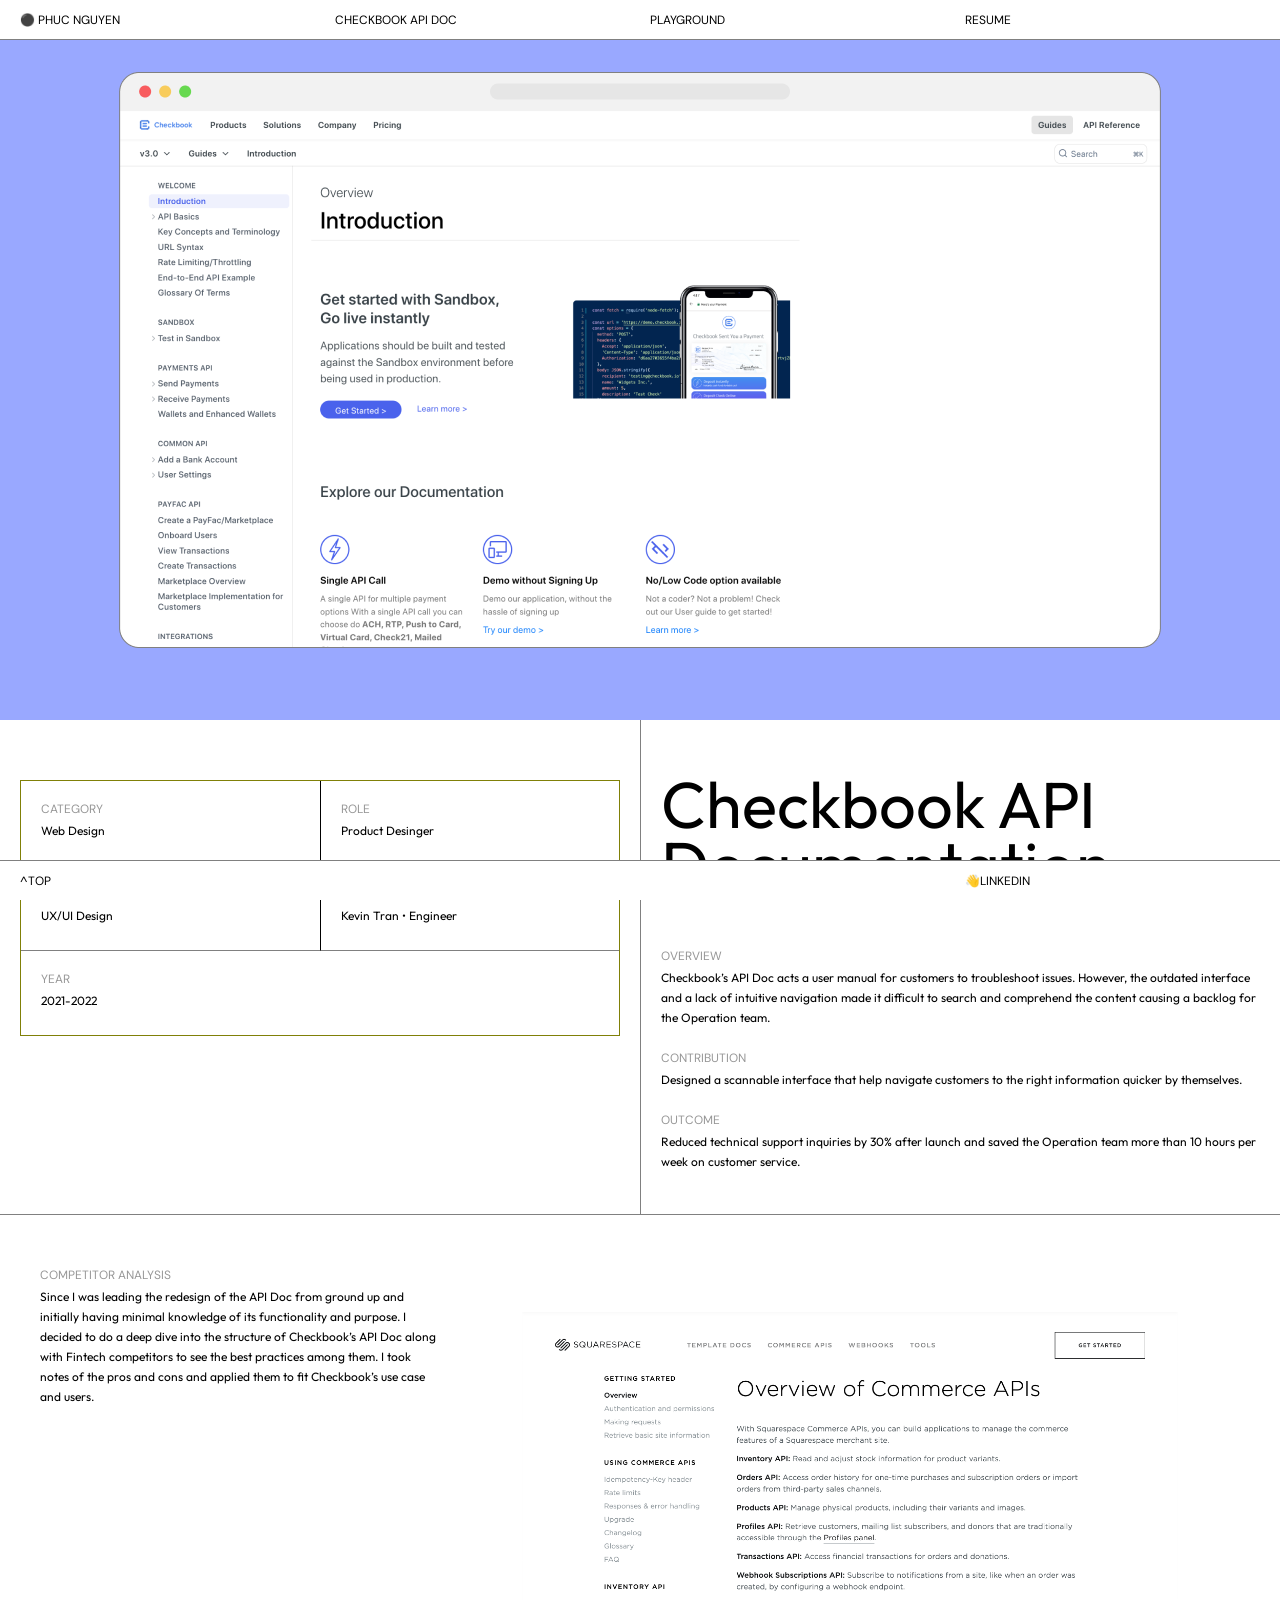
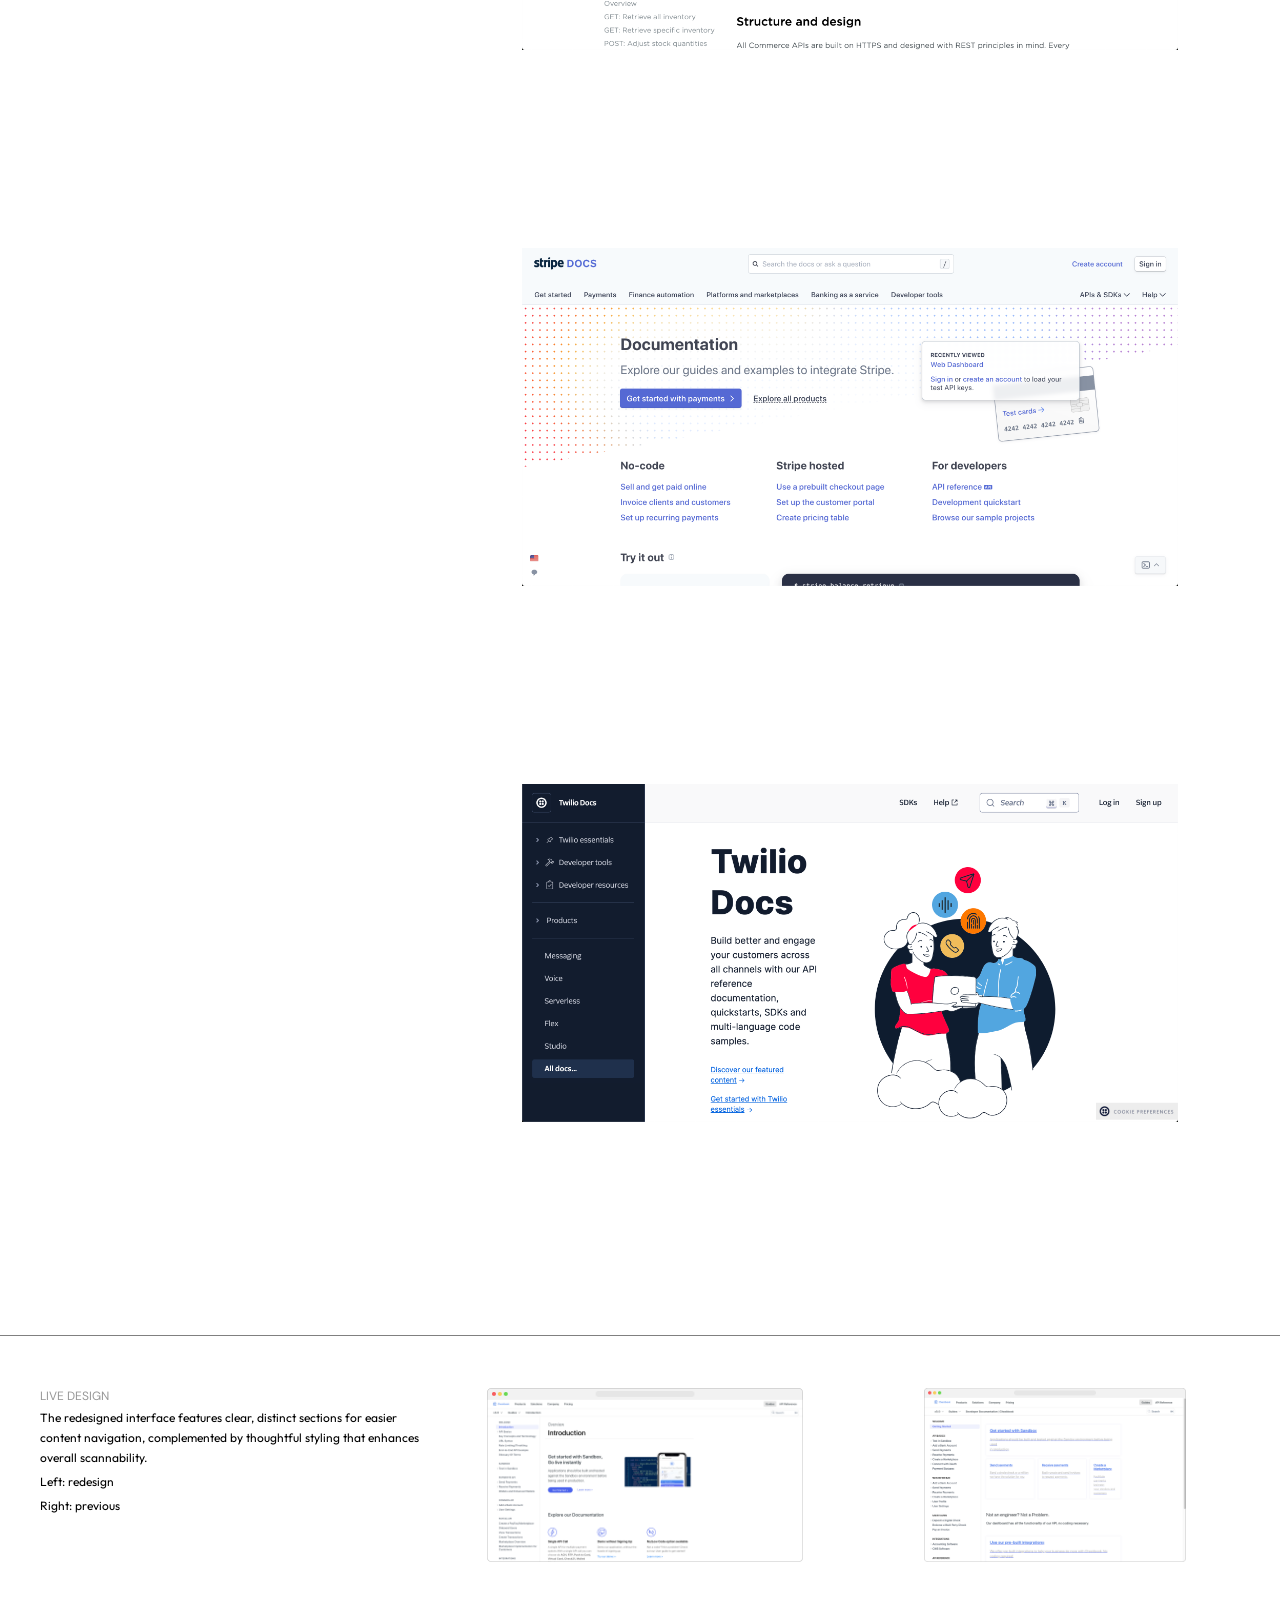
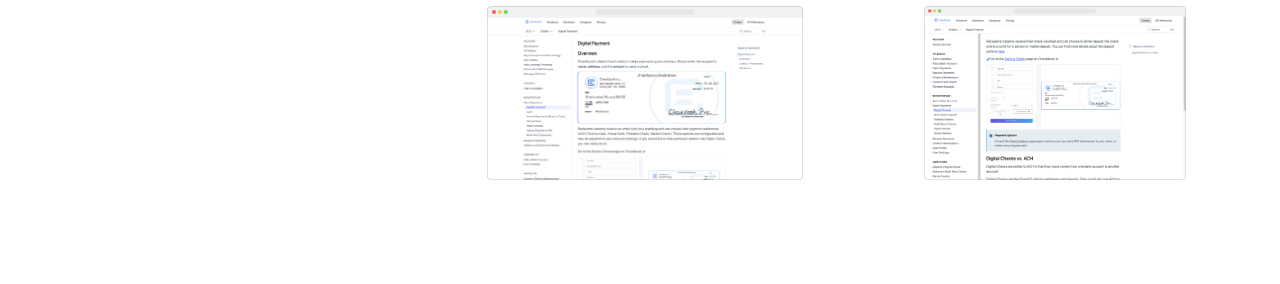
==== checkbook.html @ 6a3af638 "phuc_portfolio" ====
<!DOCTYPE html>
<html lang="en">

<head>
    <meta charset="UTF-8">
    <meta name="viewport" content="width=device-width, initial-scale=1.0">
    <title>Checkbook</title>
    <link rel="stylesheet" href="./css/stylesheet.css">
    <link rel="stylesheet" href="./css/project.css">
    <link rel="preconnect" href="https://fonts.googleapis.com">
    <link rel="preconnect" href="https://fonts.gstatic.com" crossorigin>
    <link
        href="https://fonts.googleapis.com/css2?family=DM+Sans:ital,opsz,wght@0,9..40,100..1000;1,9..40,100..1000&display=swap"
        rel="stylesheet">
    <link rel="preconnect" href="https://fonts.googleapis.com">
    <link rel="preconnect" href="https://fonts.gstatic.com" crossorigin>
    <link href="https://fonts.googleapis.com/css2?family=Outfit:wght@100..900&display=swap" rel="stylesheet">
</head>

<!--Can see on page-->

<body>
    <header>
        <nav class="top-nav">
            <div class="nav-item"><a href="index2.html">⚫️ PHUC NGUYEN</a></div>
            <p class="h4">checkbook api doc</p>
            <div class="nav-item"><a href="#playground">PLAYGROUND</a></div>
            <div class="nav-item"><a href="img/Phuc Nguyen Resume.pdf" target="_blank">RESUME</a></div>
        </nav>
    </header>

    <!--Hero-->
    <div class="hero-container">
        <img src="img/checkbook/hero.png" class="hero-container img" alt="">
    </div>
    <!-- overview -->
    <section class="overview">
        <div class="detail-container">
            <div class="cell">
                <ul class="inner-cell">
                    <li class="h3">category</li>
                    <li class="p">Web Design</li>
                </ul>
                <ul class="inner-cell" style="border-left: 1px solid black;">
                    <li class="h3">Role</li>
                    <li class="p">Product Desinger</li>
                </ul>
                <ul class="inner-cell">
                    <li class="h3">type</li>
                    <li class="p">UX/UI Design</li>
                </ul>
                <ul class="inner-cell" style="border-left: 1px solid black;">
                    <li class="h3">team</li>
                    <li class="p">Kevin Tran • Engineer</li>
                </ul>

                <ul class="year-cell">
                    <li class="h3">Year</li>
                    <li class="p">2021-2022</li>
                </ul>

            </div>
        </div>

        <div class="vertical-line"></div> <!-- Vertical line -->


        <div class="overview-write">
            <h1 class="h1">Checkbook API Documentation</h1>
            <ol class="ol">
                <ul class="ul">
                    <li class="h3">Overview</li>
                    <li class="p">Checkbook’s API Doc acts a user manual for customers to troubleshoot issues. 
                        However, the outdated interface and a lack of intuitive navigation made it difficult to 
                        search and comprehend the content causing a backlog for the Operation team.</li>
                </ul>
                <br>
                <ul class="ul">
                    <li class="h3">contribution</li>
                    <li class="p">Designed a scannable interface that help navigate customers to the right 
                        information quicker by themselves.</li>
                </ul>
                <br>
                <ul class="ul">
                    <li class="h3">outcome</li>
                    <li class="p">Reduced technical support inquiries by 30% after launch and saved the Operation 
                        team more than 10 hours per week on customer service.</li>
                </ul>
            </ol>
            <br>
        </div>
    </section>

    <div class="hairline-hero"></div> <!-- Hairline -->

    <div class="content-container">
        <div class="content">
            <ul class="ul">
                <li class="h3">competitor analysis</li>
                <li class="p">Since I was leading the redesign of the API Doc from ground up and initially having minimal 
                    knowledge of its functionality and purpose. I decided to do a deep dive into the structure of Checkbook’s 
                    API Doc along with Fintech competitors to see the best practices among them. I took notes of the pros and 
                    cons and applied them to fit Checkbook’s use case and users.
                </li>
            </ul>
        </div>

        <div class="img-col">
            <div class="project-img-vert">
                <img src="img/checkbook/squarespace.png" class="project-img" alt="Journal Image">
            </div>

            <div class="project-img-vert">
                <img src="img/checkbook/stripe.png" class="project-img" alt="Onboard Image">
            </div>

            <div class="project-img-vert">
                <img src="img/checkbook/twillo.png" class="project-img" alt="Onboard Image">
            </div>
        </div>
    </div>

    <div class="hairline-full"></div> <!-- Hairline -->

    <div class="content-container">
        <div class="content">
            <ul class="ul">
                <li class="h3">live design</li>
                <li class="p">The redesigned interface features clear, distinct sections for easier content navigation, complemented 
                    by thoughtful styling that enhances overall scannability.
                </li>
                <li class="p">Left: redesign
                </li>
                <li class="p">Right: previous
                </li>
            </ul>
        </div>

        <div class="img-col-comp">
            <div class="project-img-container">
                <img src="img/checkbook/new-landing.png" class="project-img" alt="Journal Image">
            </div>
            <div class="project-img-container">
                <img src="img/checkbook/old-landing.png" class="project-img" alt="Journal Image">
            </div>
            <div class="project-img-container">
                <img src="img/checkbook/new-page.png" class="project-img" alt="Journal Image">
            </div>
            <div class="project-img-container">
                <img src="img/checkbook/old-page.png" class="project-img" alt="Journal Image">
            </div>
        </div>
    </div>





    <!--footer-->
    <footer class="footer-nav">
        <div class="nav-button">
            <p class="h4">^TOP</p>
        </div>
        <div class="nav-item"><a href="_blank"></a></div>
        <div class="nav-item"><a href="_blank"></a></div>
        <div class="nav-item"><a href="https://www.linkedin.com/in/phucngyn/" target="_blank">👋LINKEDIN</a></div>
    </footer>

    <script src="js/index.js">
        document.querySelector('.nav-button').addEventListener('click', function () {
            window.scrollTo({
                top: 0,
                behavior: 'smooth'
            });
        });
    </script>



</html>
---- css/stylesheet.css ----
body {
    background-color: #ffffff;
    margin: 0;
    padding: 0;
}

.h1 {
    font-size: 65px;
    font-weight: 400;
    font-family: 'outfit';
    line-height: 60px;
    color: #000000 margin: 0;
}

.h2 {
    font-size: 20px;
    font-weight: 400;
    font-family: 'outfit';
    color: #000
}

.h3 {
    text-transform: uppercase;
    font-size: 12px;
    font-weight: 400;
    font-family: 'dm sans';
    line-height: auto;
    color: #979797;
    margin-bottom: 4px;
}

.h4 {
    text-transform: uppercase;
    font-size: 12px;
    font-weight: 400;
    font-family: 'dm sans';
    line-height: auto;
    color: #000
}

.p {
    font-size: 12px;
    font-weight: 400;
    font-family: 'outfit';
    line-height: 20px;
    margin-bottom: 4px;
    margin-top: 0px;
    color: #000
}

ul {
    list-style-type: none;
    /* Removes bullet points */
    padding-left: 0;
    /* Optionally remove default padding */
    margin: 0;
    /* Optionally remove default margin */
    gap: 8px;
}

ol {
    list-style-type: none;
    padding: 0;
    margin: 0;
}

.hairline {
    padding: 0px;
    height: 1px;
    background-color: #808080;
    margin: 12px 20px;

}

.footer-nav {
    display: grid;
    /* Change to flex for easier padding control */
    grid-template-columns: repeat(4, 1fr);
    gap: 20px;

    align-items: center;

    position: fixed;
    bottom: 0;

    padding: 0 20px;
    width: 100%;
    height: 40px;
    box-sizing: border-box;
    /* Apply this globally */

    background-color: #ffffff;
    border-top: 1px solid #808080;
}


.top-nav {
    display: grid;
    grid-template-columns: repeat(4, 1fr);
    gap: 20px;

    position: fixed;
    top: 0;

    width: 100%;
    height: 40px;
    padding: 0px 20px;
    box-sizing: border-box;

    background-color: #ffffff;
    align-items: center;
    border-bottom: 1px solid #808080;
    z-index: 1000;
}

.nav-item {
    font-size: 12px;
    font-family: 'dm sans';
    font-weight: 400;
    text-decoration: none;
    color: #000;
}

.nav-item a {
    text-decoration: none;
    color: #000000;
}

.nav-item:hover {
    text-decoration: underline;
    /* Underline on hover */
}

.nav-button {
    background: none;
    /* Remove default button styles */
    border: none;
    /* Remove border */
    cursor: pointer;
    /* Change cursor to pointer */
    font-size: inherit;
    /* Inherit font size from parent */
    text-decoration: none;
    /* Remove underline from text */
    color: #000;
    /* Set the text color */
}

.nav-button:hover {
    text-decoration: underline;
    /* Underline on hover */
}

.hero {
    display: grid;
    /* Use grid layout */
    grid-template-columns: repeat(4, 1fr);
    /* Four equal columns */
    gap: 20px;
    /* Space between the columns */

    margin-top: 40px;
    padding: 80px 20px;
    box-sizing: border-box;

    width: 100%;
    /* Full width of the container */
    background-color: #fff;
}

/* .container {
    width: 100%;
    padding-left: 20px;
    background-color: #ff0000;
} */

.intro {
    display: flex;
    /* Align the image and text horizontally */
    align-items: center;
    /* Vertically center the items */
}

work.hero {
    width: 100%;
    height: 720px;
    object-fit: contain;

}


.hero-image {
    width: 140px;
    height: 140px;
    background-color: #000000;
    border-radius: 50%;
    overflow: hidden;
}

.hero-image img {
    width: 100%;
    height: 100%;
    object-fit: cover;
}


.work {
    display: grid;
    /* grid-template-columns: 50% 25% 25%; */
    /* grid-template-columns: 1fr 1fr 1fr; */
    grid-template-columns: calc(50% - 20px) calc(25% - 10px) calc(25% - 10px);


    column-gap: 20px;
    row-gap: 40px;
    padding-left: 20px;
    padding-right: 20px;
    /* margin-bottom: 80px; */
    padding-bottom: 60px;

    background-color: #fff;

    align-items: center;
    overflow: hidden;

    box-sizing: border-box;
    width: 100%;

}

.work-container {
    text-decoration: none;
    /* Remove default underline */
    color: inherit;
    /* Inherit color from parent */
    display: block;
    /* Make the entire area clickable */
    transition: background-color 0.6s;
    /* Smooth transition for background color */
}

.work-container:hover .img,
.work-container:hover .img-phone {
    transform: scale(1.1);
    /* Scale image on hover */
    transition: transform 0.6s cubic-bezier(0.25, 1, 0.5, 1);

}

.img-container {
    background-color: #f2f2f2;
    width: 100%;
    height: 536px;
    display: flex;
    /* Enable Flexbox */
    justify-content: center;
    /* Center horizontally */
    align-items: center;
    /* Center vertically */
    transition: background-color 0.3s;
    /* Smooth transition for background color */

}

.img {
    width: 80%;
    height: 80% object-fit: contain;
    Maintain aspect ratio
    /* transition: transition: all 1s ease-in-out; */

}

.img-phone {
    width: 60%;
    height: 60% object-fit: contain;
    Maintain aspect ratio
    /* transition: transition: all 1s ease-in-out; */

}

.subtext-container {
    display: flex;
    gap: 1rem;
}

/* Individual background colors on hover using nth-of-type */
.work-container:nth-of-type(1):hover .img-container {
    background-color: #000510;
    /* Color for work 1 */
}

.work-container:nth-of-type(2):hover .img-container {
    background-color: #99A8FF;
    /* Color for work 2 */
}

.work-container:nth-of-type(3):hover .img-container {
    background-color: #E6FF00;
    /* Color for work 3 */
}

.work-container:nth-of-type(4):hover .img-container {
    background-color: #001489;
    /* Color for work 4 */
}

.work-container:nth-of-type(5):hover .img-container {
    background-color: #FA3B89;
    /* Color for work 5 */
}

.work-container:nth-of-type(6):hover .img-container {
    background-color: #99A8A8;
    /* Color for work 6 */
}
---- css/project.css ----
/* project */

ul {
    list-style-type: none;
    /* Removes bullet points */
    padding-left: 0;
    /* Optionally remove default padding */
    margin: 0;
    /* Optionally remove default margin */
    gap: 8px;
}

.hero-container {
    width: 100%;
    /* or any specific width */
    height: 720px;
    /* or any specific height */
    overflow: hidden;
    /* Ensures any overflow is hidden */
    padding-top: 0;
}

.hero-container img {
    width: 100%;
    /* Image will stretch to fit the container's width */
    height: 100%;
    /* Image will stretch to fit the container's height */
    object-fit: cover;
    /* Scales the image to cover the entire container */
}

.overview {
    display: grid;
    /* Use grid layout */
    /* grid-template-columns: repeat(4, 1fr); */
    grid-template-columns: 1fr 1px 1fr;
    /* Four equal columns */
    /* gap: 20px; */
    /* Space between the columns */

    padding: 0px 20px;
    box-sizing: border-box;
    /* margin-bottom: 60px; */

    width: 100%;
    /* Full width of the container */
    background-color: #fff;

}

.detail-container {
    grid-column: 1;
    /* Left side */

    /* grid-row: 1 / span 2;
    overflow: hidden;
    grid-column: 1 / span 2; */
    margin-right: 20px;
    border: 1px solid #808008;
    height: fit-content;
    margin-top: 60px;
}

.cell {
    display: grid;
    grid-template-columns: 1fr 1fr;
}

.inner-cell {
    padding: 20px;
    border-bottom: 1px solid #808080;
}

.year-cell {
    padding: 20px;
}

.overview-write {
    margin-top: 0px;
    grid-column: 3 ;
    /* Left side */

    /* grid-column: 3 / span 4; */
    padding-left: 20px;
    padding-bottom: 20px;
    /* border-left: 1px solid #808080; Thicker blue left border */
}

.vertical-line {
    grid-column: 2;
    /* Middle column for the line */
    background-color: #808080;
    /* Line color */
    width: 1px;
    /* Line thickness */
    height: 100%;
    /* Ensure it spans the height of the section */
}

hero-hr {
    padding: 0px;
    height: 1px;
    background-color: #808080;
    margin: 12px 20px;


}

.content-container {
    display: grid;
    grid-template-columns: repeat(3, 1fr);
    gap: 20px;


    padding: 40px 20px 0 20px;
    box-sizing: border-box;
    margin-bottom: 60px;

    width: 100%;
    background-color: #fff;

}

.content {
    width: 100%;
    padding: 0 0 0 20px;
    grid-column: 1 / 2;
    /* Ensure the content takes the first column */

}

.img-col {
    grid-column: 2 / 4;
}

.img-col-comp {
    display: grid;
    grid-template-columns: 1fr 1fr;
    grid-column: 2 / 4;
}

.project-img-container {
    width: 100%;
    height: auto;
    display: flex;
    justify-content: center;
    align-items: top;
    transition: background-color 0.3s;
    /* Smooth transition for background color */

}

.project-img-vert {
    width: 100%;
    height: 536px;
    display: flex;
    justify-content: center;
    align-items: top;
    transition: background-color 0.3s;
    /* Smooth transition for background color */
}

.project-img {
    width: 80%;
    height: 80%;
    object-fit: contain;
    Maintain aspect ratio
    /* transition: transition: all 1s ease-in-out; */

}

.hairline-hero {
    padding: 0px;
    height: 1px;
    background-color: #808080;
    margin: 0px 0px 12px 0px;

}

.hairline-full{
    padding: 0px;
    height: 1px;
    background-color: #808080;
    margin: 12px 0;
}
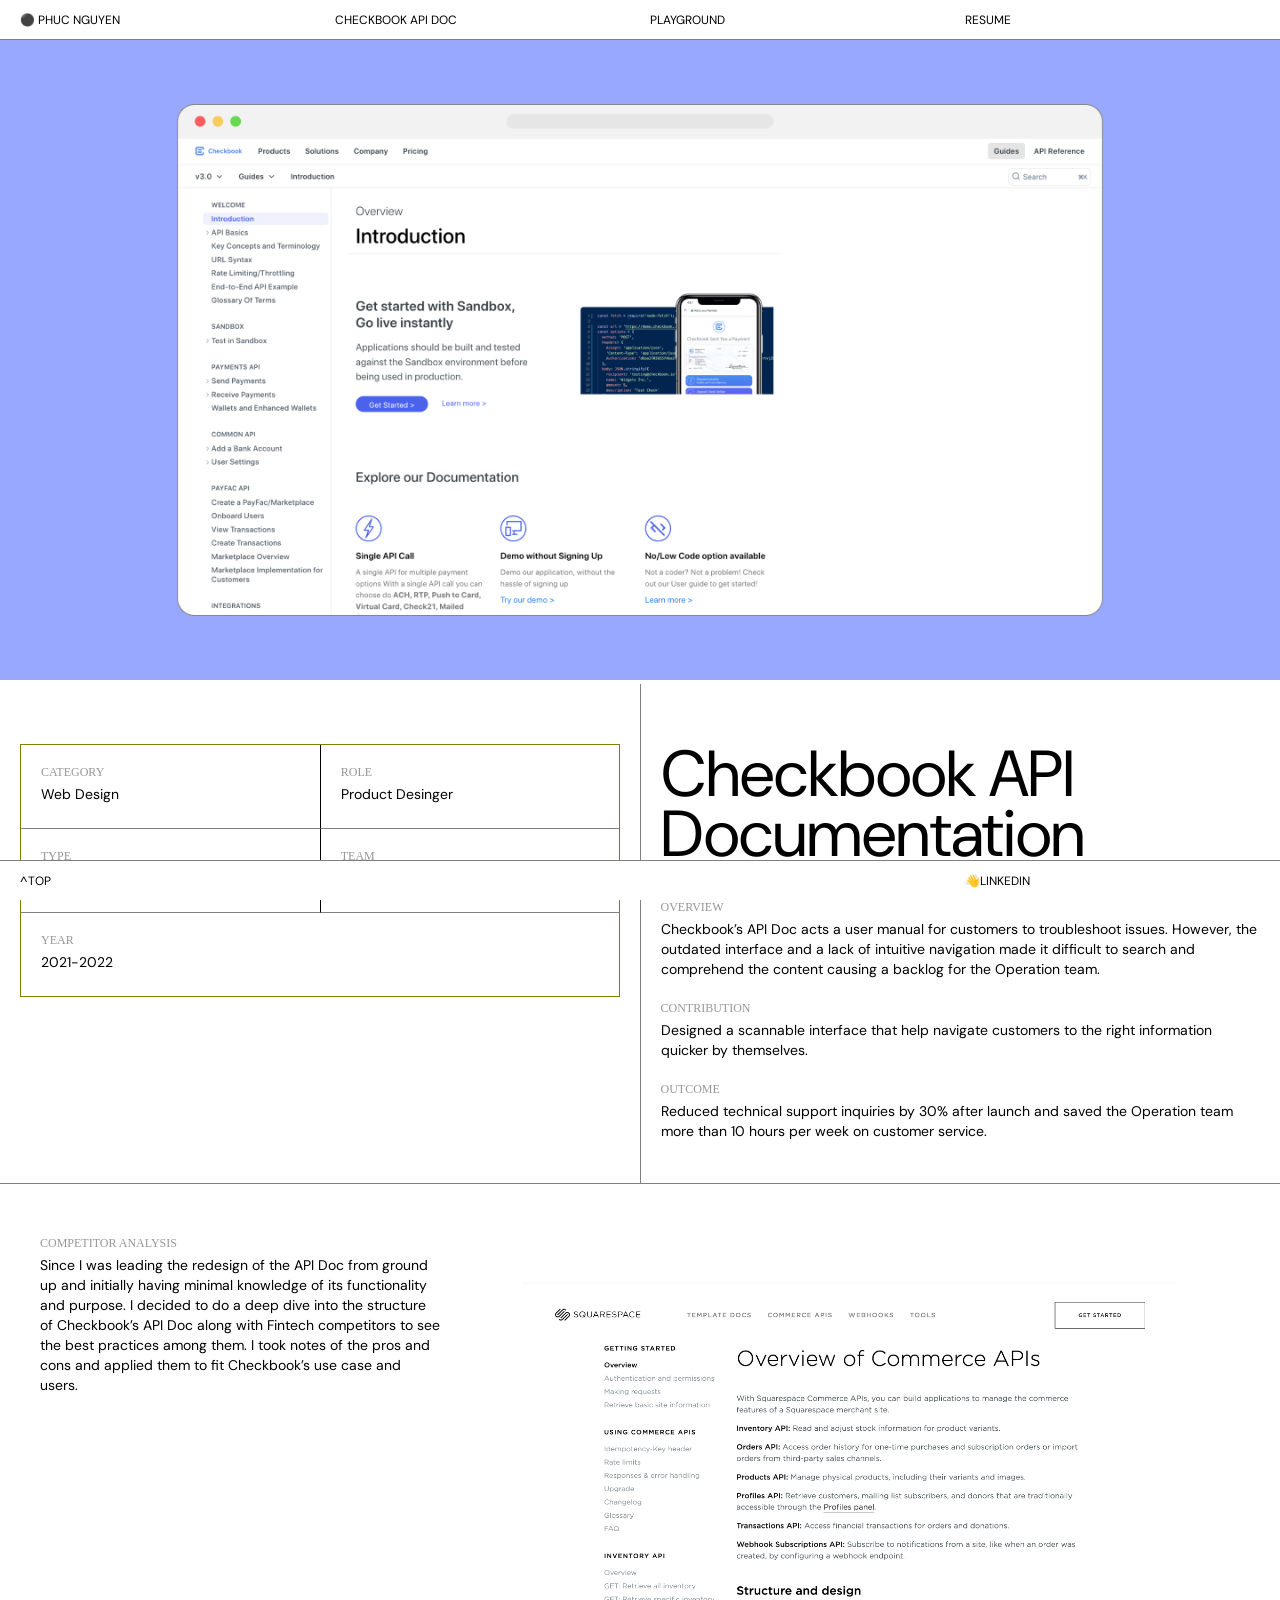
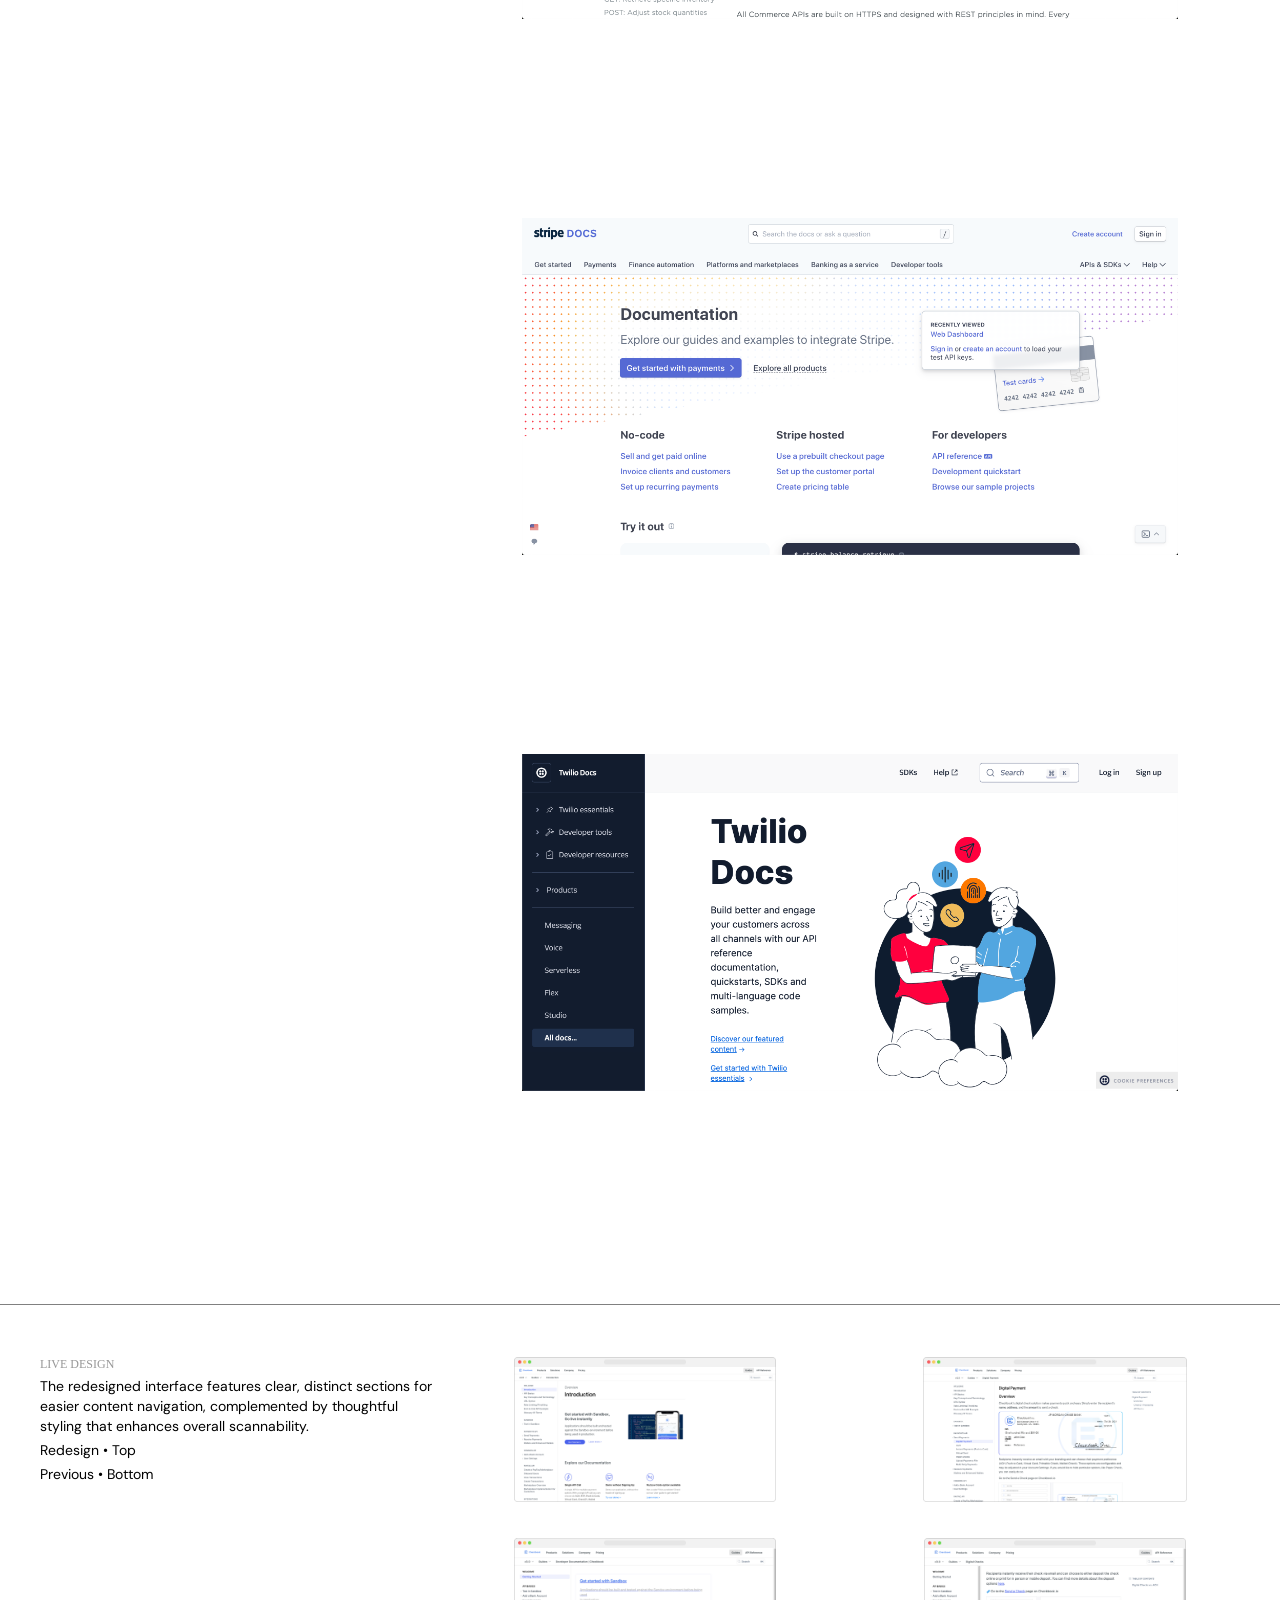
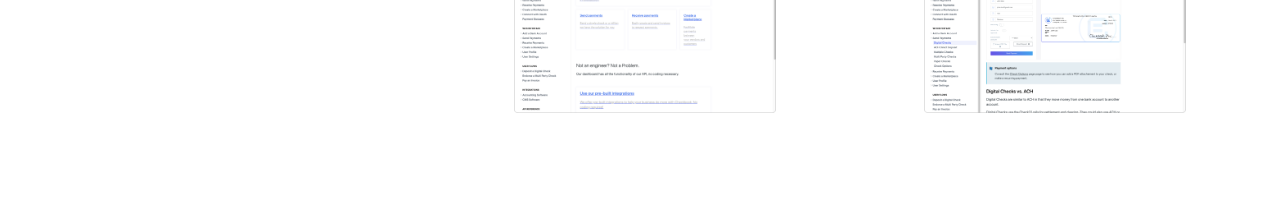
==== commit 067223a9: "me v1" ====
--- a/checkbook.html
+++ b/checkbook.html
@@ -24,7 +24,7 @@
         <nav class="top-nav">
             <div class="nav-item"><a href="index2.html">⚫️ PHUC NGUYEN</a></div>
             <p class="h4">checkbook api doc</p>
-            <div class="nav-item"><a href="#playground">PLAYGROUND</a></div>
+            <div class="nav-item"><a href="https://www.figma.com/design/P93TA4HrNwf5TH4MnhS6Tv/Phuc-Nguyen%2FPortfolio?node-id=2656-624&t=YfxpwWRoj7cGax7I-1" target="_blank">PLAYGROUND</a></div>
             <div class="nav-item"><a href="img/Phuc Nguyen Resume.pdf" target="_blank">RESUME</a></div>
         </nav>
     </header>
@@ -67,6 +67,8 @@
 
         <div class="overview-write">
             <h1 class="h1">Checkbook API Documentation</h1>
+            <br>
+            <br>
             <ol class="ol">
                 <ul class="ul">
                     <li class="h3">Overview</li>
@@ -129,9 +131,9 @@
                 <li class="p">The redesigned interface features clear, distinct sections for easier content navigation, complemented 
                     by thoughtful styling that enhances overall scannability.
                 </li>
-                <li class="p">Left: redesign
+                <li class="p">Redesign • Top
                 </li>
-                <li class="p">Right: previous
+                <li class="p">Previous • Bottom
                 </li>
             </ul>
         </div>
@@ -141,10 +143,10 @@
                 <img src="img/checkbook/new-landing.png" class="project-img" alt="Journal Image">
             </div>
             <div class="project-img-container">
-                <img src="img/checkbook/old-landing.png" class="project-img" alt="Journal Image">
+                <img src="img/checkbook/new-page.png" class="project-img" alt="Journal Image">
             </div>
             <div class="project-img-container">
-                <img src="img/checkbook/new-page.png" class="project-img" alt="Journal Image">
+                <img src="img/checkbook/old-landing.png" class="project-img" alt="Journal Image">
             </div>
             <div class="project-img-container">
                 <img src="img/checkbook/old-page.png" class="project-img" alt="Journal Image">
--- a/css/stylesheet.css
+++ b/css/stylesheet.css
@@ -7,23 +7,26 @@
 .h1 {
     font-size: 65px;
     font-weight: 400;
-    font-family: 'outfit';
+    font-family: 'dm sans';
     line-height: 60px;
-    color: #000000 margin: 0;
+    color: #000000;
+    margin: 0;
 }
 
 .h2 {
-    font-size: 20px;
-    font-weight: 400;
-    font-family: 'outfit';
-    color: #000
+    font-size: 22px;
+    font-weight: 400;
+    font-family: 'dm sans';
+    color: #000;
+    margin-top: 12px;
+    margin-bottom: 8px;
 }
 
 .h3 {
     text-transform: uppercase;
     font-size: 12px;
     font-weight: 400;
-    font-family: 'dm sans';
+    font-family: 'space mono';
     line-height: auto;
     color: #979797;
     margin-bottom: 4px;
@@ -39,9 +42,9 @@
 }
 
 .p {
-    font-size: 12px;
-    font-weight: 400;
-    font-family: 'outfit';
+    font-size: 14px;
+    font-weight: 400;
+    font-family: 'dm sans';
     line-height: 20px;
     margin-bottom: 4px;
     margin-top: 0px;
@@ -154,7 +157,9 @@
 .hero {
     display: grid;
     /* Use grid layout */
-    grid-template-columns: repeat(4, 1fr);
+    /* grid-template-columns: repeat(4, 1fr); */
+    grid-template-columns:calc(50% - 10px) calc(25% - 15px) calc(25% - 15px);
+
     /* Four equal columns */
     gap: 20px;
     /* Space between the columns */
@@ -176,9 +181,26 @@
 
 .intro {
     display: flex;
-    /* Align the image and text horizontally */
-    align-items: center;
-    /* Vertically center the items */
+    align-items: top;
+    padding-right: 20px;
+    gap: 20px;
+}
+
+
+.intro-text {
+    display: flex;
+    flex-direction: column; /* Stack "Product" and "Designer" vertically */
+    justify-content: flex-start;
+    flex-grow: 1; /* Ensures this div grows to fill available space */
+    /* z-index: 1; */
+}
+
+.product {
+    text-align: right;
+}
+
+.designer {
+    text-align: left;
 }
 
 work.hero {
@@ -188,13 +210,14 @@
 
 }
 
-
 .hero-image {
-    width: 140px;
-    height: 140px;
+    width: 120px;
+    height: 120px;
     background-color: #000000;
     border-radius: 50%;
-    overflow: hidden;
+    /* position: absolute; */
+    z-index: 2;
+    /* overflow: hidden; */
 }
 
 .hero-image img {
@@ -208,7 +231,7 @@
     display: grid;
     /* grid-template-columns: 50% 25% 25%; */
     /* grid-template-columns: 1fr 1fr 1fr; */
-    grid-template-columns: calc(50% - 20px) calc(25% - 10px) calc(25% - 10px);
+    grid-template-columns:calc(50% - 10px) calc(25% - 15px) calc(25% - 15px);
 
 
     column-gap: 20px;
@@ -220,7 +243,7 @@
 
     background-color: #fff;
 
-    align-items: center;
+    align-items: top;
     overflow: hidden;
 
     box-sizing: border-box;
@@ -230,13 +253,9 @@
 
 .work-container {
     text-decoration: none;
-    /* Remove default underline */
     color: inherit;
-    /* Inherit color from parent */
-    display: block;
-    /* Make the entire area clickable */
     transition: background-color 0.6s;
-    /* Smooth transition for background color */
+
 }
 
 .work-container:hover .img,
@@ -264,24 +283,31 @@
 
 .img {
     width: 80%;
-    height: 80% object-fit: contain;
-    Maintain aspect ratio
-    /* transition: transition: all 1s ease-in-out; */
+    height: 80%;
+    object-fit: contain; 
 
 }
 
 .img-phone {
     width: 60%;
-    height: 60% object-fit: contain;
-    Maintain aspect ratio
-    /* transition: transition: all 1s ease-in-out; */
-
-}
-
-.subtext-container {
+    height: 60%;
+    object-fit: contain;
+
+
+}
+
+.text-container {
     display: flex;
-    gap: 1rem;
-}
+    width: 100%;
+    flex-direction: column; Stack elements vertically
+
+}
+
+.text-container ul {
+    display: flex;
+    gap: 20px;
+}
+
 
 /* Individual background colors on hover using nth-of-type */
 .work-container:nth-of-type(1):hover .img-container {
@@ -312,4 +338,107 @@
 .work-container:nth-of-type(6):hover .img-container {
     background-color: #99A8A8;
     /* Color for work 6 */
-}+}
+
+/* Mobile Styles */
+@media (max-width: 768px) {
+    .hero {
+        display: flex !important;
+        flex-direction: column !important;
+        padding: 40px 20px !important;
+        position: relative; /* Required for layering */
+
+        
+    }
+
+    .intro {
+        flex-direction: column !important;
+        align-items: left !important;
+        gap: 20px !important;
+        padding-right: 0;
+        position: relative; /* Keeps the text and image in the same flow */
+
+    }
+
+    .intro-text {
+        display: flex;
+        align-items: left !important;
+        text-align: left !important;
+        padding-right: 0 !important;
+        z-index: 2;
+        position: relative; /* Allows it to overlap the image */
+        mix-blend-mode: difference; /* Inverts text color based on background */
+        
+    }
+
+    .product{
+        text-align: right !important;
+        color: #fff; /* Ensure text is visible and inverted over image */
+
+    }
+
+    .designer {
+        text-align: left;
+        color: #fff; /* Ensure text is visible and inverted over image */
+
+
+    }
+
+    .hero-image {
+        position: absolute;
+        z-index: 1;
+
+        /* margin-bottom: 20px !important; */
+    }
+
+    .work {
+        display: flex !important;
+        flex-direction: column !important;
+        padding: 40px 20px !important;
+    }
+
+    .img-container {
+        background-color: #f2f2f2;
+        width: 100%;
+        height: calc(536px * 0.7);
+        display: flex;
+        /* Enable Flexbox */
+        justify-content: center;
+        /* Center horizontally */
+        align-items: center;
+        /* Center vertically */
+        transition: background-color 0.3s;
+        /* Smooth transition for background color */
+    
+    }
+    
+    .img-phone {
+        width: 80%;
+        height: 80%;
+        object-fit: contain;
+    }
+
+    .text-container ul {
+        display: flex;
+        justify-content: space-between;
+    }
+
+    .top-nav {
+        display: flex;
+        justify-content: space-between;
+        /* gap: 20px; */
+    
+        position: fixed;
+        top: 0;
+    
+        width: 100%;
+        padding: 0px 20px;
+        box-sizing: border-box;
+    
+        background-color: #ffffff;
+        align-items: top;
+        border-bottom: 1px solid #808080;
+        z-index: 1000;
+    }
+}
+
--- a/css/project.css
+++ b/css/project.css
@@ -12,12 +12,8 @@
 
 .hero-container {
     width: 100%;
-    /* or any specific width */
-    height: 720px;
-    /* or any specific height */
     overflow: hidden;
-    /* Ensures any overflow is hidden */
-    padding-top: 0;
+    margin-top: 20px;
 }
 
 .hero-container img {
@@ -25,7 +21,7 @@
     /* Image will stretch to fit the container's width */
     height: 100%;
     /* Image will stretch to fit the container's height */
-    object-fit: cover;
+    object-fit: contain;
     /* Scales the image to cover the entire container */
 }
 
@@ -79,7 +75,7 @@
     margin-top: 0px;
     grid-column: 3 ;
     /* Left side */
-
+    padding-top: 60px;
     /* grid-column: 3 / span 4; */
     padding-left: 20px;
     padding-bottom: 20px;
@@ -97,14 +93,14 @@
     /* Ensure it spans the height of the section */
 }
 
-hero-hr {
+/* .hero-hr {
     padding: 0px;
     height: 1px;
     background-color: #808080;
     margin: 12px 20px;
 
 
-}
+} */
 
 .content-container {
     display: grid;
@@ -164,7 +160,6 @@
     width: 80%;
     height: 80%;
     object-fit: contain;
-    Maintain aspect ratio
     /* transition: transition: all 1s ease-in-out; */
 
 }
@@ -182,4 +177,129 @@
     height: 1px;
     background-color: #808080;
     margin: 12px 0;
+}
+
+/* Mobile Styles */
+@media (max-width: 768px) {
+    /* * {
+        outline: 1px solid red;
+    } */
+
+    .hero-container {
+        width: 100%;
+        min-height: 60vh;
+        overflow: hidden;
+        margin-top: 20px;
+    }
+
+    .hero-container img {
+        width: 100%;
+        /* Image will stretch to fit the container's width */
+        height: 100%;
+        /* Image will stretch to fit the container's height */
+        object-fit: cover;
+        /* Scales the image to cover the entire container */
+    }
+
+    .overview {
+        display: flex;
+        flex-direction: row;
+        flex-wrap: wrap;
+        width: 100%; /* Full width of the container */
+        padding: 20px;
+        box-sizing: border-box; /* Include padding within the container */
+    }
+
+    .detail-container {
+        margin: 0 auto;
+        width: 100%; /* Ensure the container takes the full width */
+        border: none;
+    }
+
+    .cell {
+        width: 100%; /* Full width of the container */
+        grid-template-columns: 1fr 1fr;
+        gap: 0;
+        border: 1px solid #808080;
+    }
+
+    .inner-cell {
+        padding: 10px;
+        border: none;
+        border-bottom: 1px solid #808080;
+    }
+
+    .year-cell {
+        padding: 10px;
+    }
+
+
+    .overview-write {
+        margin: 0 auto;
+        padding-top: 20px;
+        padding-left: 0;
+        padding-right: 0;
+        display: flex;
+        flex-direction: row;
+        flex-wrap: wrap;
+        width: 100%; /* Full width */
+        box-sizing: border-box; /* Include padding within width */
+    }
+
+    .vertical-line {
+        display: none; /* Hide the vertical line */
+    }
+
+    .content {
+        width: 100%;
+        /* display: flex; */
+        grid-column: 1 / 2;
+        padding: 0;
+        /* Ensure the content takes the first column */
+    
+    }
+    .content-container {
+        display: flex;
+        flex-wrap: wrap;
+        gap: 20px;
+    
+    
+        padding: 40px 20px 0 20px;
+        box-sizing: border-box;
+        margin-bottom: 60px;
+    
+        width: 100%;
+        background-color: #fff;
+    
+    }
+
+    .project-img-vert {
+        width: 100%;
+        height: calc(536px * 0.5);
+        display: flex;
+        justify-content: center;
+        align-items: center;
+        transition: background-color 0.3s;
+        /* Smooth transition for background color */
+    }
+    .project-img-container {
+        width: 100%;
+        height: calc(536px * 0.5);
+        display: flex;
+        justify-content: center;
+        align-items: center;
+        transition: background-color 0.3s;
+        /* Smooth transition for background color */
+    }
+
+    .img-col-comp {
+        display: grid;
+        grid-template-columns: 1fr 1fr;
+
+    }
+
+    .img-col {
+        display: flex;
+        flex-wrap: wrap;
+    }
 }
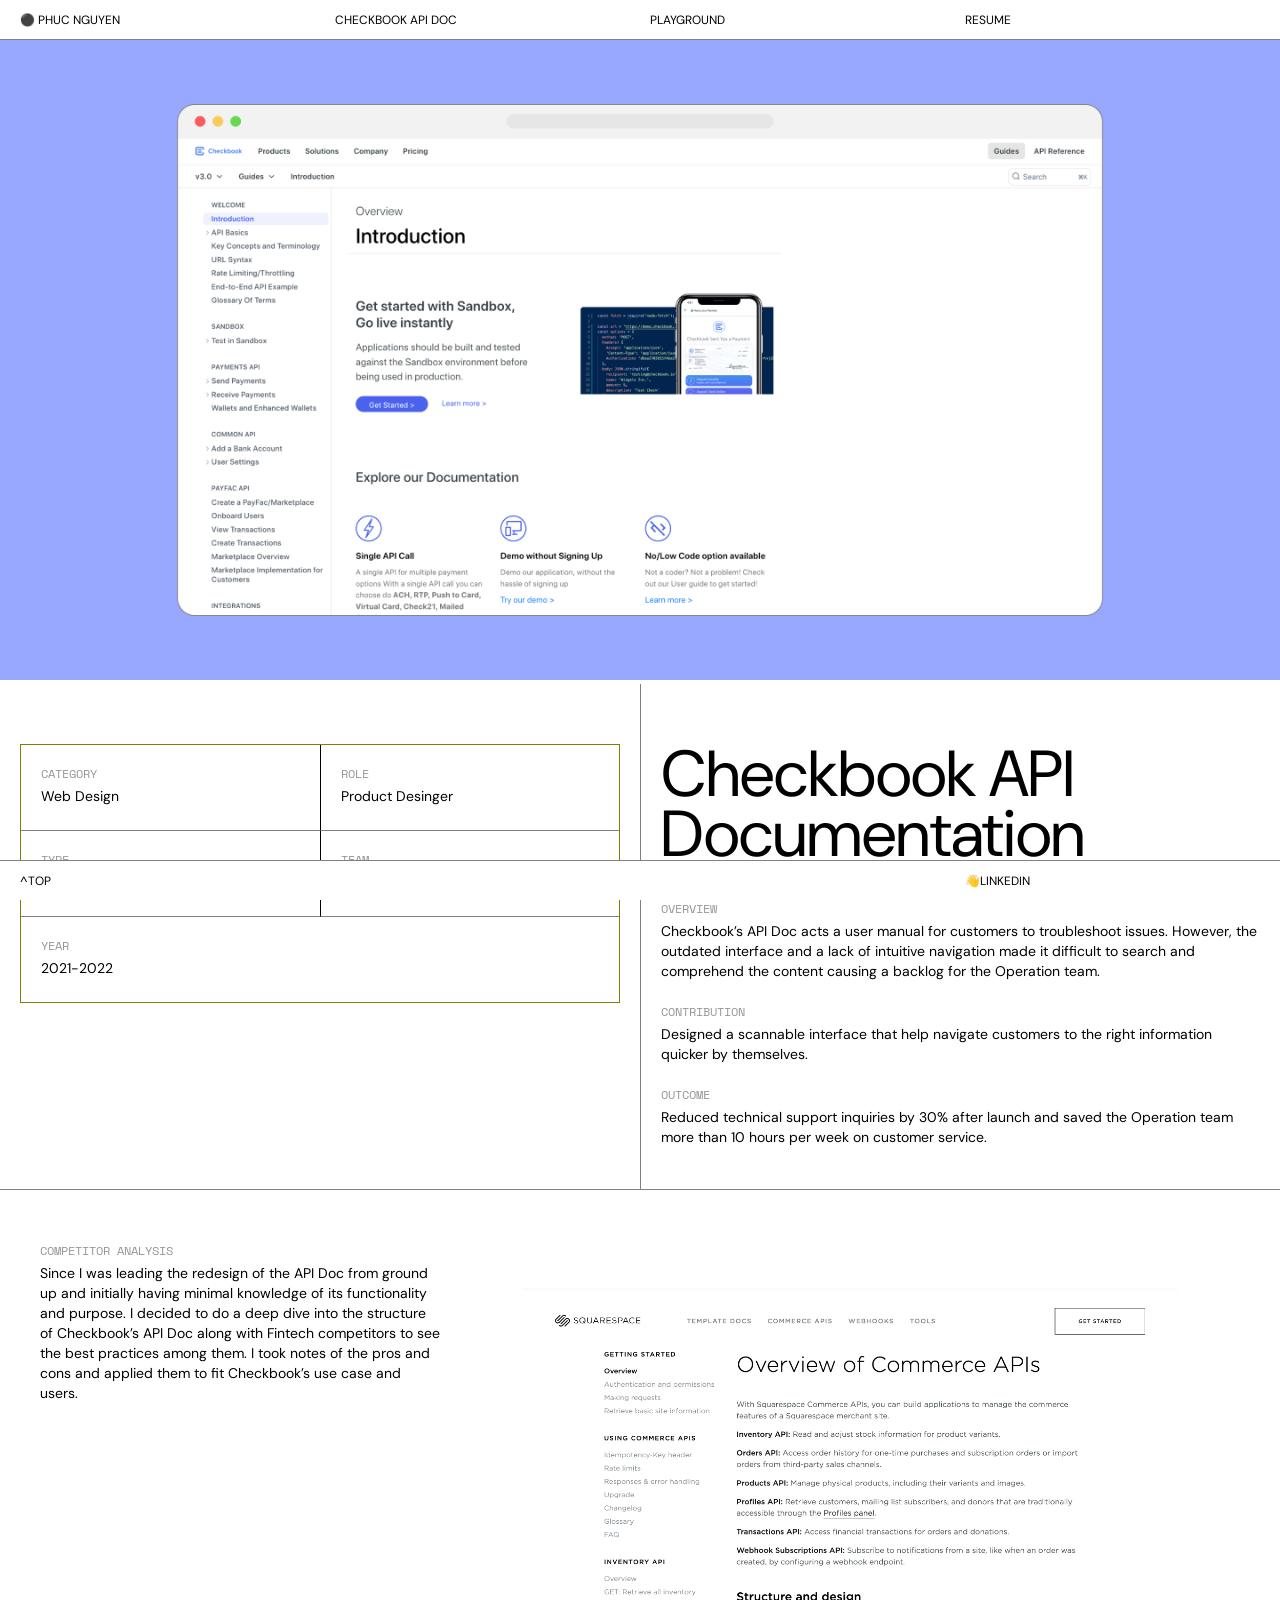
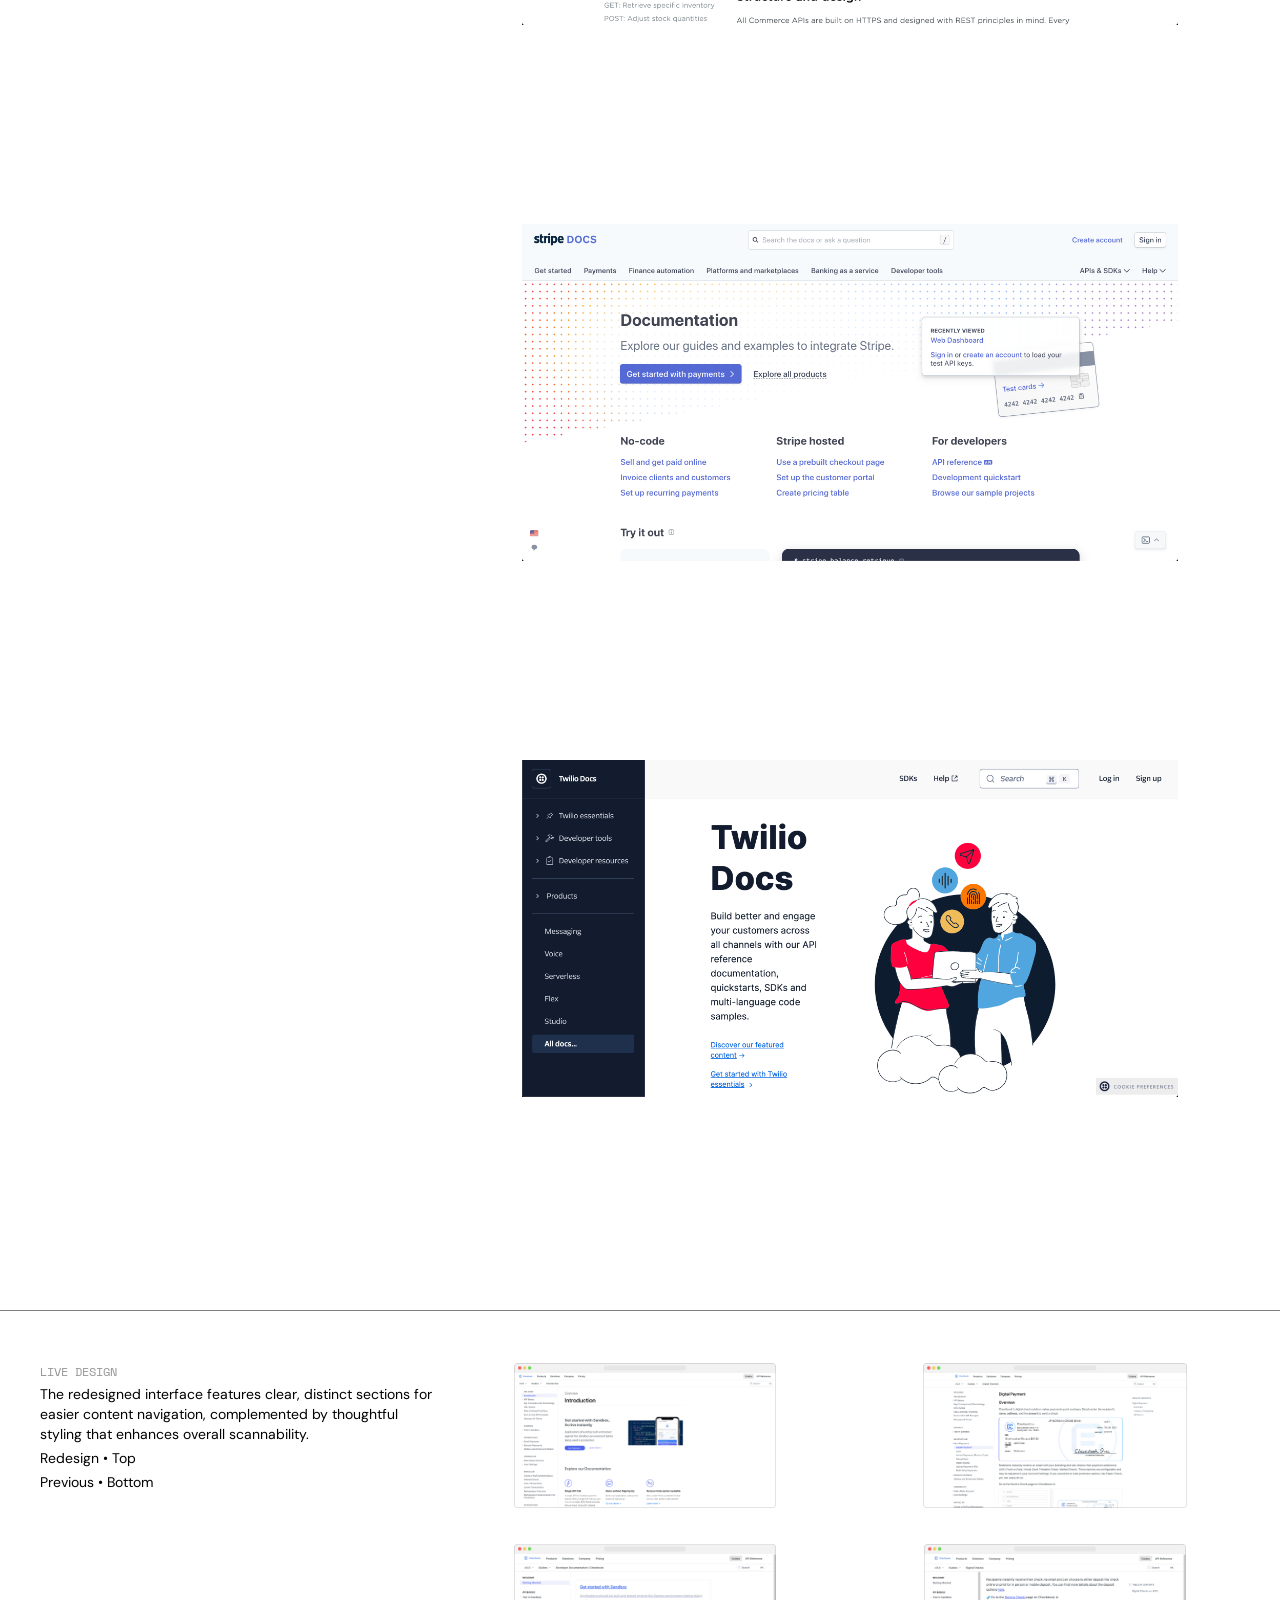
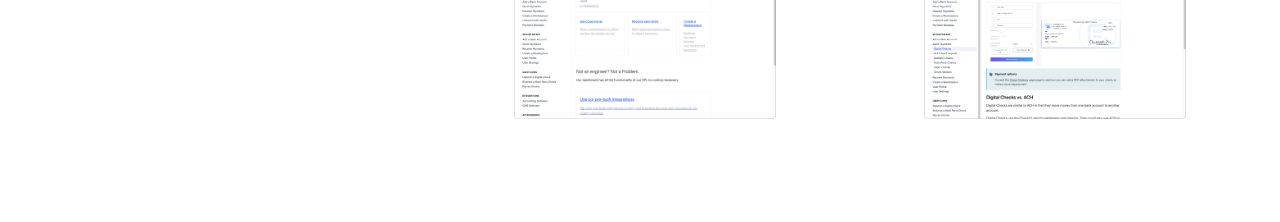
==== commit 4c95e355: "me v1.3" ====
--- a/checkbook.html
+++ b/checkbook.html
@@ -9,8 +9,15 @@
     <link rel="stylesheet" href="./css/project.css">
     <link rel="preconnect" href="https://fonts.googleapis.com">
     <link rel="preconnect" href="https://fonts.gstatic.com" crossorigin>
+    <link rel="preconnect" href="https://fonts.googleapis.com">
+    <link rel="preconnect" href="https://fonts.gstatic.com" crossorigin>
     <link
-        href="https://fonts.googleapis.com/css2?family=DM+Sans:ital,opsz,wght@0,9..40,100..1000;1,9..40,100..1000&display=swap"
+        href="https://fonts.googleapis.com/css2?family=DM+Sans:ital,opsz,wght@0,9..40,100..1000;1,9..40,100..1000&family=Outfit:wght@100..900&family=Space+Mono:ital,wght@0,400;0,700;1,400;1,700&display=swap"
+        rel="stylesheet">
+    <link rel="preconnect" href="https://fonts.googleapis.com">
+    <link rel="preconnect" href="https://fonts.gstatic.com" crossorigin>
+    <link
+        href="https://fonts.googleapis.com/css2?family=Outfit:wght@100..900&family=Space+Mono:ital,wght@0,400;0,700;1,400;1,700&display=swap"
         rel="stylesheet">
     <link rel="preconnect" href="https://fonts.googleapis.com">
     <link rel="preconnect" href="https://fonts.gstatic.com" crossorigin>
@@ -22,7 +29,7 @@
 <body>
     <header>
         <nav class="top-nav">
-            <div class="nav-item"><a href="index2.html">⚫️ PHUC NGUYEN</a></div>
+            <div class="nav-item"><a href="index.html">⚫️ PHUC NGUYEN</a></div>
             <p class="h4">checkbook api doc</p>
             <div class="nav-item"><a href="https://www.figma.com/design/P93TA4HrNwf5TH4MnhS6Tv/Phuc-Nguyen%2FPortfolio?node-id=2656-624&t=YfxpwWRoj7cGax7I-1" target="_blank">PLAYGROUND</a></div>
             <div class="nav-item"><a href="img/Phuc Nguyen Resume.pdf" target="_blank">RESUME</a></div>
@@ -66,7 +73,7 @@
 
 
         <div class="overview-write">
-            <h1 class="h1">Checkbook API Documentation</h1>
+            <h1 class="checkbook-h1">Checkbook API Documentation</h1>
             <br>
             <br>
             <ol class="ol">
--- a/css/stylesheet.css
+++ b/css/stylesheet.css
@@ -12,6 +12,16 @@
     color: #000000;
     margin: 0;
 }
+
+.checkbook-h1 {
+    font-size: 65px;
+    font-weight: 400;
+    font-family: 'dm sans';
+    line-height: 60px;
+    color: #000000;
+    margin: 0;
+}
+
 
 .h2 {
     font-size: 22px;
@@ -299,8 +309,8 @@
 .text-container {
     display: flex;
     width: 100%;
-    flex-direction: column; Stack elements vertically
-
+    flex-direction: column; 
+/* stack elements verticaly ^ */
 }
 
 .text-container ul {
--- a/css/project.css
+++ b/css/project.css
@@ -184,7 +184,14 @@
     /* * {
         outline: 1px solid red;
     } */
-
+    .checkbook-h1 {
+        font-size: 47px;
+        font-weight: 400;
+        font-family: 'dm sans';
+        line-height: 47px;
+        color: #000000;
+        margin: 0;
+    }
     .hero-container {
         width: 100%;
         min-height: 60vh;
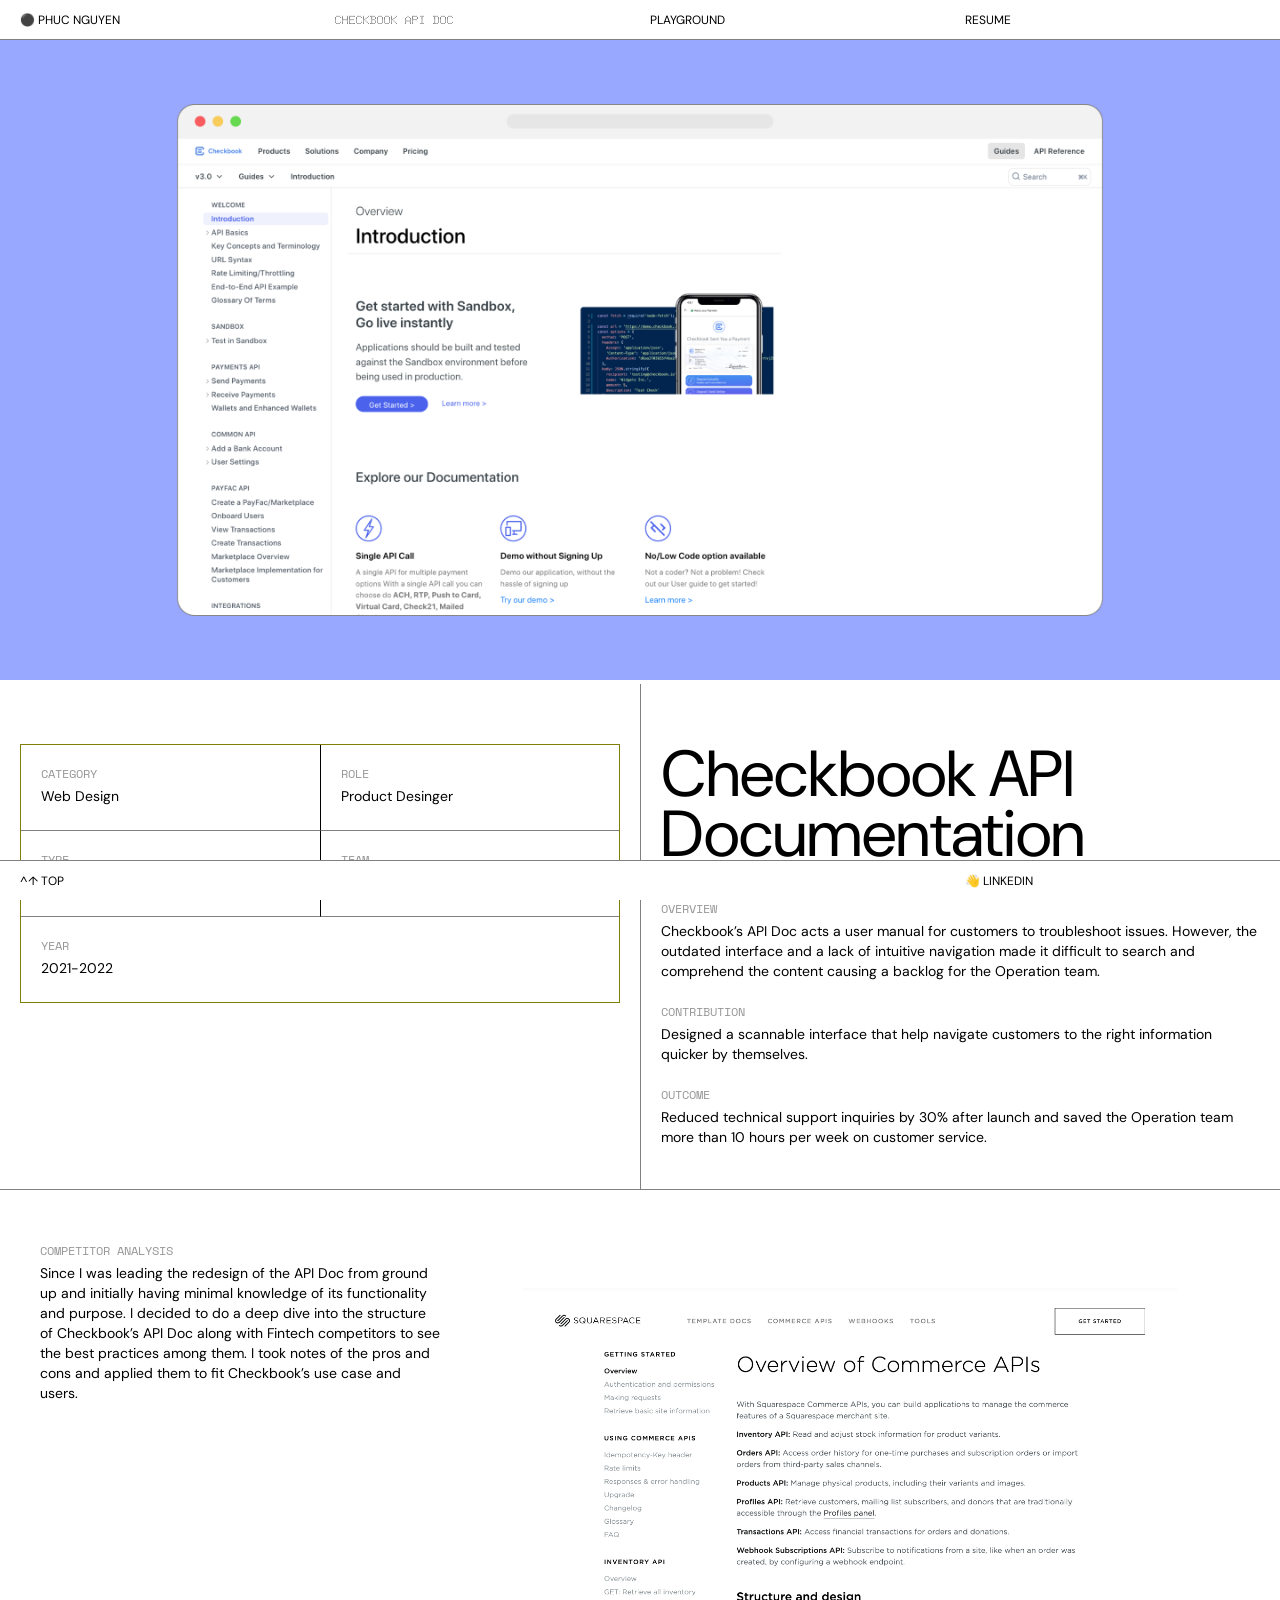
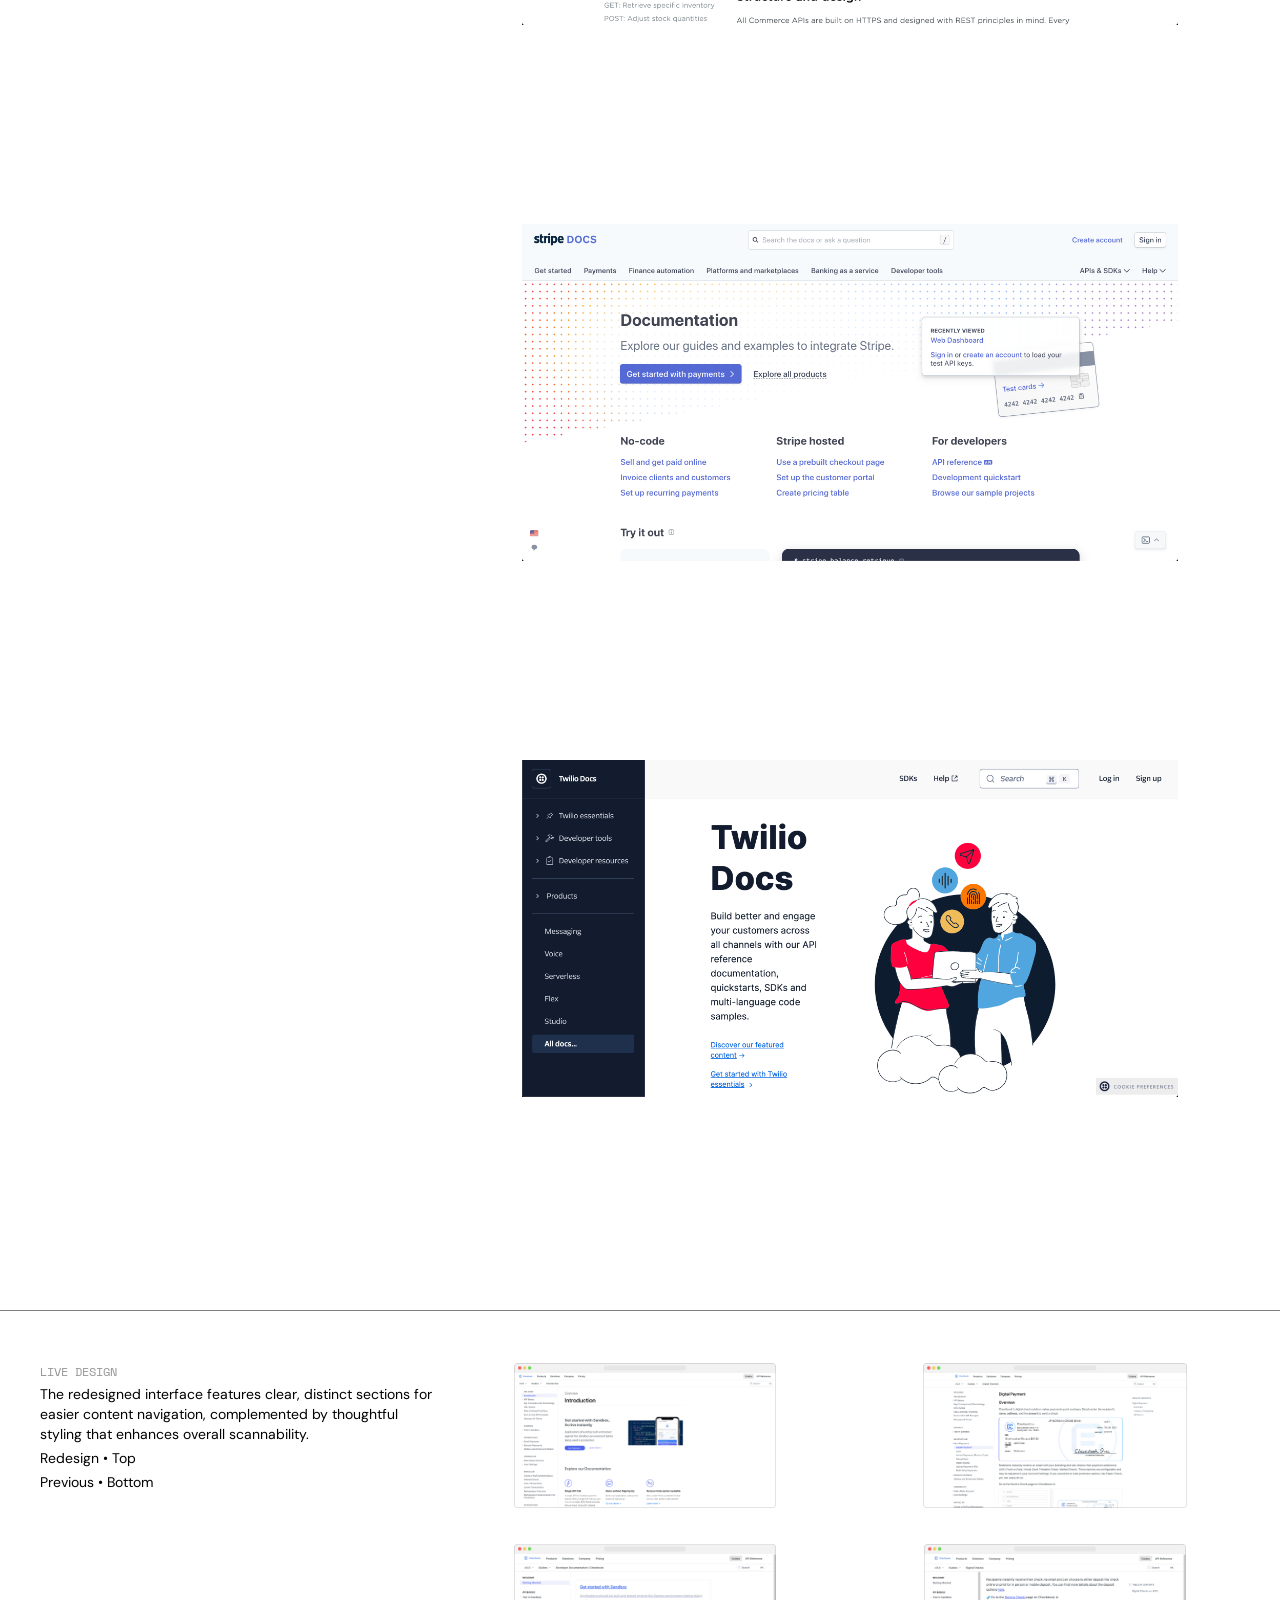
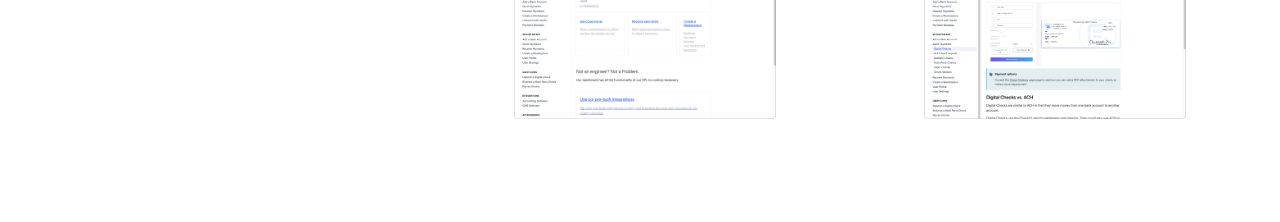
==== commit d86ba377: "fonts" ====
--- a/checkbook.html
+++ b/checkbook.html
@@ -22,6 +22,16 @@
     <link rel="preconnect" href="https://fonts.googleapis.com">
     <link rel="preconnect" href="https://fonts.gstatic.com" crossorigin>
     <link href="https://fonts.googleapis.com/css2?family=Outfit:wght@100..900&display=swap" rel="stylesheet">
+    <link href="https://fonts.googleapis.com/css2?family=Doto:wght,ROND@100..900,0..100&display=swap" rel="stylesheet">
+
+
+        <!-- Apple Touch Icons for iOS -->
+        <link rel="apple-touch-icon" sizes="180x180" href="img/icon.png">
+        <link rel="apple-touch-icon" sizes="120x120" href="img/icon.png">
+    
+        <!-- Favicon for Browsers -->
+        <link rel="icon" href="img/icon.png" type="image/png">
+        
 </head>
 
 <!--Can see on page-->
@@ -32,7 +42,7 @@
             <div class="nav-item"><a href="index.html">⚫️ PHUC NGUYEN</a></div>
             <p class="h4">checkbook api doc</p>
             <div class="nav-item"><a href="https://www.figma.com/design/P93TA4HrNwf5TH4MnhS6Tv/Phuc-Nguyen%2FPortfolio?node-id=2656-624&t=YfxpwWRoj7cGax7I-1" target="_blank">PLAYGROUND</a></div>
-            <div class="nav-item"><a href="img/Phuc Nguyen Resume.pdf" target="_blank">RESUME</a></div>
+            <div class="nav-item"><a href="img/Phuc Nguyen_Resume.pdf" target="_blank">RESUME</a></div>
         </nav>
     </header>
 
@@ -168,11 +178,11 @@
     <!--footer-->
     <footer class="footer-nav">
         <div class="nav-button">
-            <p class="h4">^TOP</p>
+            <p class="nav-item">^↑ TOP</p>
         </div>
         <div class="nav-item"><a href="_blank"></a></div>
         <div class="nav-item"><a href="_blank"></a></div>
-        <div class="nav-item"><a href="https://www.linkedin.com/in/phucngyn/" target="_blank">👋LINKEDIN</a></div>
+        <div class="nav-item"><a href="https://www.linkedin.com/in/phucngyn/" target="_blank">👋 LINKEDIN</a></div>
     </footer>
 
     <script src="js/index.js">
--- a/css/stylesheet.css
+++ b/css/stylesheet.css
@@ -6,11 +6,13 @@
 
 .h1 {
     font-size: 65px;
-    font-weight: 400;
-    font-family: 'dm sans';
+    font-weight: 700;
+    font-family: "doto", sans-serif;
     line-height: 60px;
     color: #000000;
     margin: 0;
+    font-optical-sizing: auto;
+    font-variation-settings: "ROND" 100; /* Maximum roundness */
 }
 
 .checkbook-h1 {
@@ -45,9 +47,10 @@
 .h4 {
     text-transform: uppercase;
     font-size: 12px;
-    font-weight: 400;
-    font-family: 'dm sans';
+    font-weight: 600;
+    font-family: 'doto';
     line-height: auto;
+    font-variation-settings: "ROND" 100;
     color: #000
 }
 
@@ -183,6 +186,36 @@
     background-color: #fff;
 }
 
+.abouthero {
+    display: grid;
+    grid-template-columns: repeat(4, 1fr); /* Four columns */
+    gap: 20px; /* Space between items */
+    margin-top: 40px;
+    padding: 40px 20px;
+    box-sizing: border-box;
+    width: 100%;
+    background-color: #fff;
+}
+
+.about-text {
+    grid-column: 1 / 4; /* Spans all four columns */
+}
+
+.about-img {
+    grid-column: 1 / 4; /* Starts a new row and spans all four columns */
+    display: grid;
+    grid-template-columns: repeat(auto-fit, minmax(200px, 1fr)); /* Responsive grid for images */
+    gap: 12px;
+    margin-top: 20px;
+}
+
+.about-img img {
+    width: 100%;
+    height: 300px; /* Fixed height for all images */
+    object-fit: cover; /* Ensures the image fills the area without distortion */
+    grid-column: 1 / 2;
+}
+
 /* .container {
     width: 100%;
     padding-left: 20px;
@@ -224,7 +257,7 @@
     width: 120px;
     height: 120px;
     background-color: #000000;
-    border-radius: 50%;
+    border-radius: 40%;
     /* position: absolute; */
     z-index: 2;
     /* overflow: hidden; */
@@ -321,34 +354,53 @@
 
 /* Individual background colors on hover using nth-of-type */
 .work-container:nth-of-type(1):hover .img-container {
+    background-color: #00332E;
+
+    /* Color for work 1 */
+}
+
+.work-container:nth-of-type(2):hover .img-container {
     background-color: #000510;
-    /* Color for work 1 */
-}
-
-.work-container:nth-of-type(2):hover .img-container {
+
+    /* Color for work 2 */
+}
+
+.work-container:nth-of-type(3):hover .img-container {
     background-color: #99A8FF;
-    /* Color for work 2 */
-}
-
-.work-container:nth-of-type(3):hover .img-container {
+
+    /* Color for work 3 */
+}
+
+.work-container:nth-of-type(4):hover .img-container {
     background-color: #E6FF00;
-    /* Color for work 3 */
-}
-
-.work-container:nth-of-type(4):hover .img-container {
+
+
+    /* Color for work 4 */
+}
+
+.work-container:nth-of-type(5):hover .img-container {
+    background-color: #E599FF;
+
+
+    /* Color for work 5 */
+}
+
+
+.work-container:nth-of-type(6):hover .img-container {
     background-color: #001489;
-    /* Color for work 4 */
-}
-
-.work-container:nth-of-type(5):hover .img-container {
-    background-color: #FA3B89;
-    /* Color for work 5 */
-}
-
-.work-container:nth-of-type(6):hover .img-container {
-    background-color: #99A8A8;
     /* Color for work 6 */
 }
+
+.work-container:nth-of-type(7):hover .img-container {
+    background-color: #F8408A;
+    /* Color for work 6 */
+}
+
+.work-container:nth-of-type(8):hover .img-container {
+    background-color: #A5B3B2;
+    /* Color for work 6 */
+}
+
 
 /* Mobile Styles */
 @media (max-width: 768px) {
--- a/css/project.css
+++ b/css/project.css
@@ -117,6 +117,22 @@
 
 }
 
+.content-container-flex {
+    display: flex;
+    flex-wrap: wrap;
+    /* grid-template-columns: repeat(3, 1fr); */
+    gap: 20px;
+
+
+    padding: 40px 20px 0 20px;
+    box-sizing: border-box;
+    margin-bottom: 60px;
+
+    width: 100%;
+    background-color: #fff;
+
+}
+
 .content {
     width: 100%;
     padding: 0 0 0 20px;
@@ -132,6 +148,13 @@
 .img-col-comp {
     display: grid;
     grid-template-columns: 1fr 1fr;
+    grid-column: 2 / 4;
+}
+
+.img-col-comp-flex {
+    display: grid;
+    grid-template-columns: 1fr 1fr;
+    gap: 20px;
     grid-column: 2 / 4;
 }
 
@@ -164,6 +187,14 @@
 
 }
 
+.project-img-web {
+    width: 100%;
+    height: 100%;
+    object-fit: contain;
+    /* transition: transition: all 1s ease-in-out; */
+
+}
+
 .hairline-hero {
     padding: 0px;
     height: 1px;
@@ -177,6 +208,25 @@
     height: 1px;
     background-color: #808080;
     margin: 12px 0;
+}
+
+.prototype-container {
+    width: 100%;
+    height: 563px;
+    display: flex;
+    justify-content: center;
+}
+
+.svg-container {
+    display: flex;
+    justify-content: center; /* Horizontally centers */
+    align-items: center;    /* Vertically centers */
+    height: 100vh;   
+    padding-top: 40px;       /* Full viewport height (adjust as needed) */
+}
+.svg-container svg {
+    width: 100%;
+    height: 100%;
 }
 
 /* Mobile Styles */
@@ -309,4 +359,19 @@
         display: flex;
         flex-wrap: wrap;
     }
+
+    .img-col-comp-flex {
+        display: flex;
+        flex-wrap: wrap;
+        gap: 20px;
+        grid-column: 2 / 4;
+    }
+
+    .project-img-web {
+        width: 100%;
+        height: calc(536px * 0.5);
+        object-fit: contain;
+        /* transition: transition: all 1s ease-in-out; */
+    
+    }
 }
